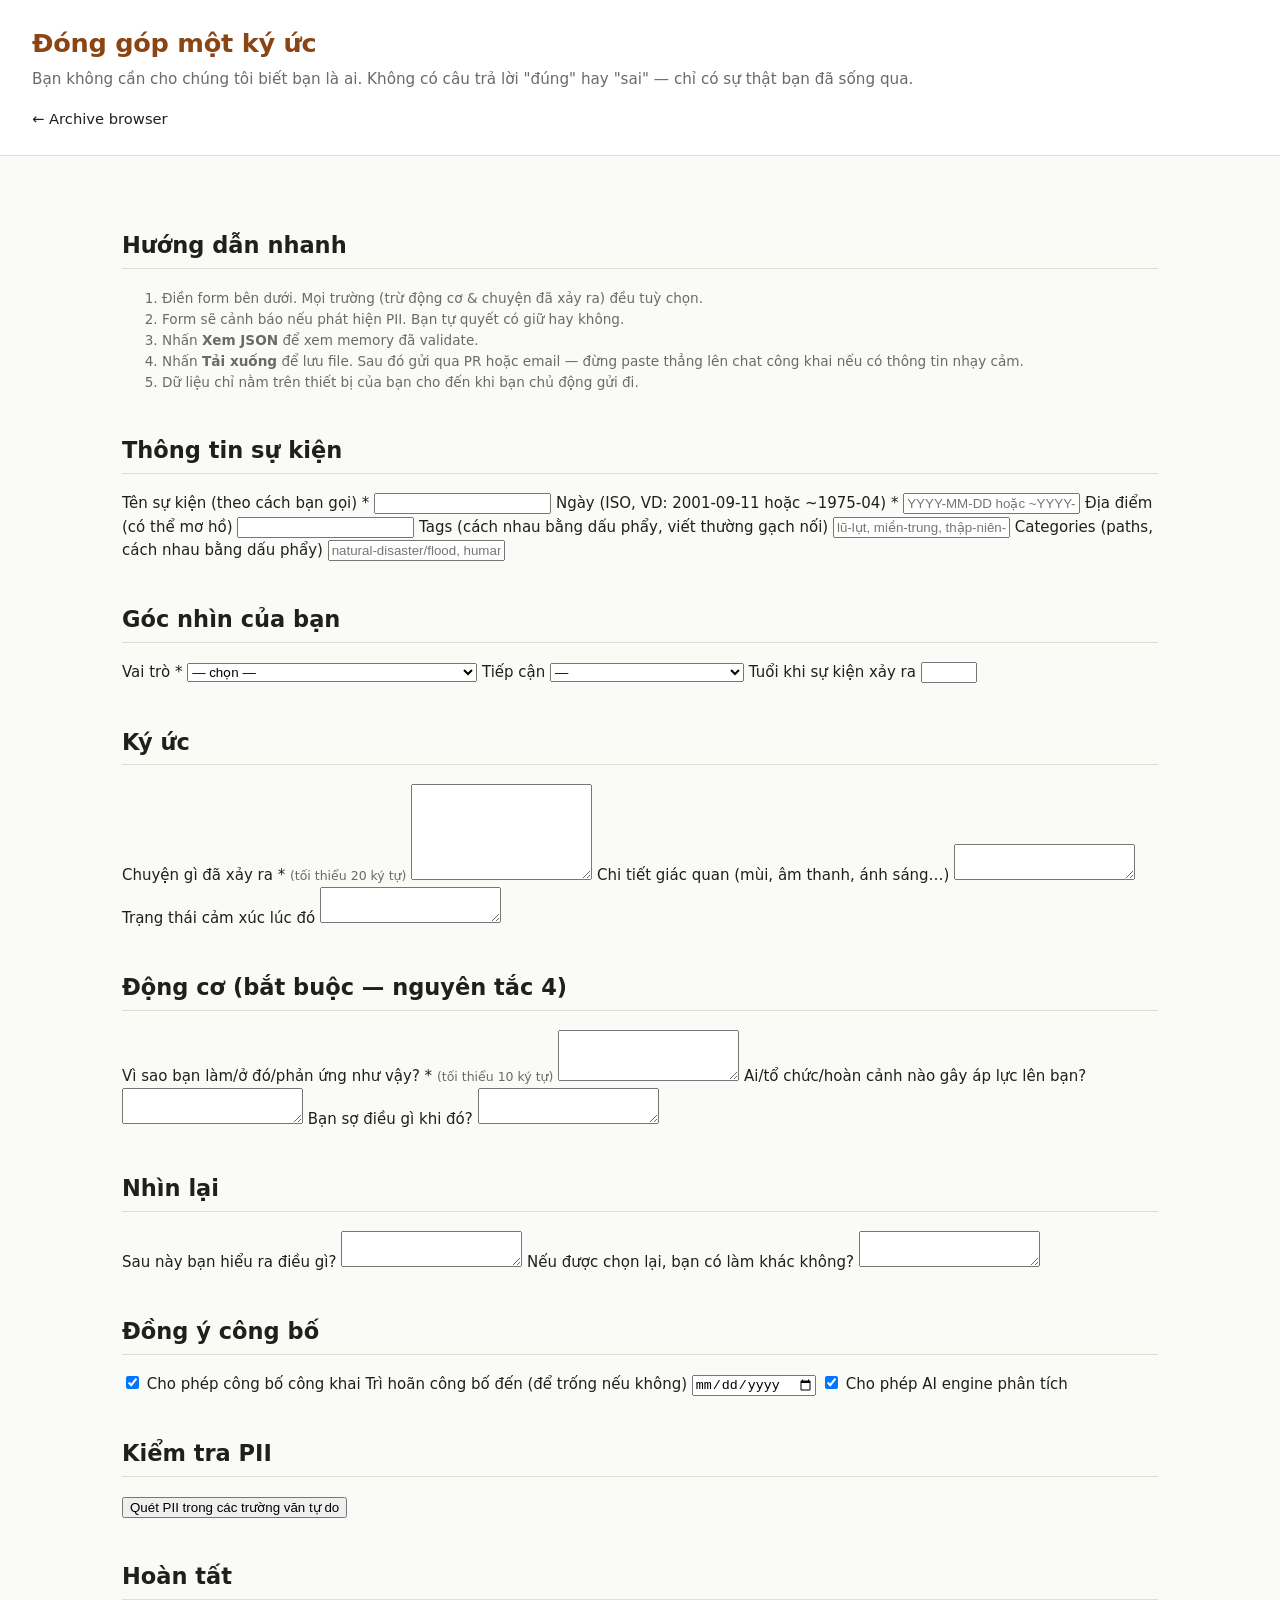
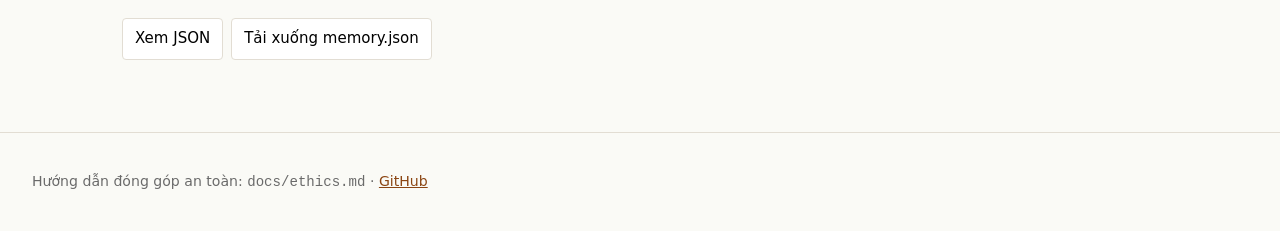
==== web/submit.html @ 94717950 "feat(v0.5): "Tất cả" — LLM-aided detectors + federation + Web UI + submit form Respond to "do all fi" ====
<!DOCTYPE html>
<html lang="vi">
<head>
<meta charset="UTF-8" />
<meta name="viewport" content="width=device-width, initial-scale=1" />
<title>HumanArchive — Đóng góp ký ức</title>
<link rel="stylesheet" href="style.css" />
</head>
<body>
<header>
  <h1>Đóng góp một ký ức</h1>
  <p class="tagline">
    Bạn không cần cho chúng tôi biết bạn là ai. Không có câu trả lời
    "đúng" hay "sai" — chỉ có sự thật bạn đã sống qua.
  </p>
  <nav>
    <a href="index.html">← Archive browser</a>
  </nav>
</header>

<main>

<section>
  <h2>Hướng dẫn nhanh</h2>
  <ol class="muted small">
    <li>Điền form bên dưới. Mọi trường (trừ động cơ & chuyện đã xảy ra) đều tuỳ chọn.</li>
    <li>Form sẽ cảnh báo nếu phát hiện PII. Bạn tự quyết có giữ hay không.</li>
    <li>Nhấn <strong>Xem JSON</strong> để xem memory đã validate.</li>
    <li>Nhấn <strong>Tải xuống</strong> để lưu file. Sau đó gửi qua PR hoặc email —
      đừng paste thẳng lên chat công khai nếu có thông tin nhạy cảm.</li>
    <li>Dữ liệu chỉ nằm trên thiết bị của bạn cho đến khi bạn chủ động gửi đi.</li>
  </ol>
</section>

<section>
  <h2>Thông tin sự kiện</h2>
  <div class="form-grid">
    <label>Tên sự kiện (theo cách bạn gọi) *
      <input id="ev-name" required maxlength="200" />
    </label>
    <label>Ngày (ISO, VD: 2001-09-11 hoặc ~1975-04) *
      <input id="ev-date" required placeholder="YYYY-MM-DD hoặc ~YYYY-MM" />
    </label>
    <label>Địa điểm (có thể mơ hồ)
      <input id="ev-location" />
    </label>
    <label>Tags (cách nhau bằng dấu phẩy, viết thường gạch nối)
      <input id="ev-tags" placeholder="lũ-lụt, miền-trung, thập-niên-2020" />
    </label>
    <label>Categories (paths, cách nhau bằng dấu phẩy)
      <input id="ev-categories" placeholder="natural-disaster/flood, humanitarian/displacement" />
    </label>
  </div>
</section>

<section>
  <h2>Góc nhìn của bạn</h2>
  <div class="form-grid">
    <label>Vai trò *
      <select id="p-role" required>
        <option value="">— chọn —</option>
        <option value="participant">participant — trực tiếp tham gia</option>
        <option value="witness">witness — chứng kiến trực tiếp</option>
        <option value="authority">authority — ở vị trí quyết định</option>
        <option value="organizer">organizer — tổ chức/lên kế hoạch</option>
        <option value="victim">victim — bị ảnh hưởng/tổn thương</option>
        <option value="bystander">bystander — ở gần, không trực tiếp liên quan</option>
      </select>
    </label>
    <label>Tiếp cận
      <select id="p-proximity">
        <option value="">—</option>
        <option value="direct">direct — chứng kiến trực tiếp</option>
        <option value="nearby">nearby — ở gần</option>
        <option value="secondhand">secondhand — nghe kể lại</option>
      </select>
    </label>
    <label>Tuổi khi sự kiện xảy ra
      <input id="p-age" type="number" min="0" max="120" />
    </label>
  </div>
</section>

<section>
  <h2>Ký ức</h2>
  <label>Chuyện gì đã xảy ra * <small class="muted">(tối thiểu 20 ký tự)</small>
    <textarea id="m-what" rows="6" required minlength="20"></textarea>
  </label>
  <label>Chi tiết giác quan (mùi, âm thanh, ánh sáng…)
    <textarea id="m-sensory" rows="2"></textarea>
  </label>
  <label>Trạng thái cảm xúc lúc đó
    <textarea id="m-emotional" rows="2"></textarea>
  </label>
</section>

<section>
  <h2>Động cơ (bắt buộc — nguyên tắc 4)</h2>
  <label>Vì sao bạn làm/ở đó/phản ứng như vậy? * <small class="muted">(tối thiểu 10 ký tự)</small>
    <textarea id="motiv-your" rows="3" required minlength="10"></textarea>
  </label>
  <label>Ai/tổ chức/hoàn cảnh nào gây áp lực lên bạn?
    <textarea id="motiv-pressure" rows="2"></textarea>
  </label>
  <label>Bạn sợ điều gì khi đó?
    <textarea id="motiv-fears" rows="2"></textarea>
  </label>
</section>

<section>
  <h2>Nhìn lại</h2>
  <label>Sau này bạn hiểu ra điều gì?
    <textarea id="ctx-learned" rows="2"></textarea>
  </label>
  <label>Nếu được chọn lại, bạn có làm khác không?
    <textarea id="ctx-diff" rows="2"></textarea>
  </label>
</section>

<section>
  <h2>Đồng ý công bố</h2>
  <div class="form-grid">
    <label><input id="c-public" type="checkbox" checked /> Cho phép công bố công khai</label>
    <label>Trì hoãn công bố đến (để trống nếu không)
      <input id="c-embargo" type="date" />
    </label>
    <label><input id="c-ai" type="checkbox" checked /> Cho phép AI engine phân tích</label>
  </div>
</section>

<section>
  <h2>Kiểm tra PII</h2>
  <button id="btn-scan" type="button">Quét PII trong các trường văn tự do</button>
  <div id="pii-result" class="muted small"></div>
</section>

<section>
  <h2>Hoàn tất</h2>
  <div class="controls">
    <button id="btn-preview" type="button">Xem JSON</button>
    <button id="btn-download" type="button">Tải xuống memory.json</button>
  </div>
  <pre id="json-preview" class="hit" style="display:none"></pre>
  <div id="errors" style="color: var(--severe); margin-top: 0.7rem;"></div>
</section>

</main>

<footer>
  <p>
    Hướng dẫn đóng góp an toàn: <code>docs/ethics.md</code> ·
    <a href="https://github.com/Trustydev212/HumanArchive">GitHub</a>
  </p>
</footer>

<script type="module" src="submit.js"></script>
</body>
</html>
---- web/style.css ----
/* HumanArchive — minimal, readable, respectful */
:root {
  --bg: #fafaf6;
  --bg-card: #ffffff;
  --fg: #1f1f1f;
  --muted: #6a6a6a;
  --accent: #8b4513;
  --border: #e2ddd3;
  --warn: #b85c00;
  --severe: #8b2222;
}
* { box-sizing: border-box; }
body {
  margin: 0;
  background: var(--bg);
  color: var(--fg);
  font: 15px/1.55 system-ui, -apple-system, "Segoe UI", "Noto Sans", sans-serif;
}
header {
  background: var(--bg-card);
  border-bottom: 1px solid var(--border);
  padding: 1.5rem 2rem;
}
header h1 { margin: 0; font-size: 1.6rem; color: var(--accent); letter-spacing: -0.01em; }
header .tagline { margin: 0.3rem 0 1rem; color: var(--muted); font-size: 0.95rem; }
nav a { margin-right: 1.2rem; color: var(--fg); text-decoration: none; font-size: 0.92rem; }
nav a:hover { color: var(--accent); }

main { max-width: 1100px; margin: 0 auto; padding: 2rem; }
section { margin: 2.5rem 0; }
section h2 { border-bottom: 1px solid var(--border); padding-bottom: 0.3rem; }

.muted { color: var(--muted); }
.small { font-size: 0.85rem; }

.stats { display: flex; flex-wrap: wrap; gap: 1rem; margin: 1rem 0; }
.stats .stat {
  background: var(--bg-card); border: 1px solid var(--border);
  border-radius: 6px; padding: 0.8rem 1rem; min-width: 130px;
}
.stats .stat b { display: block; font-size: 1.4rem; color: var(--accent); }
.stats .stat span { color: var(--muted); font-size: 0.85rem; }

.principles { padding-left: 1.2rem; }
.principles li { margin: 0.3rem 0; }

.controls { display: flex; flex-wrap: wrap; gap: 0.5rem; margin: 1rem 0; }
.controls input, .controls select, .controls button {
  padding: 0.5rem 0.75rem; border: 1px solid var(--border);
  border-radius: 4px; font: inherit; background: var(--bg-card);
}
.controls input { flex: 1 1 260px; }

.card-grid { display: grid; grid-template-columns: repeat(auto-fill, minmax(290px, 1fr)); gap: 1rem; }
.card {
  background: var(--bg-card); border: 1px solid var(--border);
  border-radius: 6px; padding: 1rem; cursor: pointer; transition: border-color 0.15s;
}
.card:hover { border-color: var(--accent); }
.card h3 { margin: 0 0 0.4rem; font-size: 1.05rem; }
.card .meta { color: var(--muted); font-size: 0.85rem; margin-bottom: 0.5rem; }
.card .tags { margin-top: 0.5rem; }
.tag {
  display: inline-block; background: #f0eada; color: #6a4f20;
  padding: 0.12rem 0.5rem; border-radius: 10px; font-size: 0.78rem;
  margin: 0.1rem 0.15rem 0 0;
}
.role-badge {
  display: inline-block; background: #e5e5e5; color: #333;
  padding: 0.1rem 0.5rem; border-radius: 3px;
  font-size: 0.75rem; margin-right: 0.3rem;
}

.mermaid-host {
  background: var(--bg-card); border: 1px solid var(--border);
  border-radius: 6px; padding: 1rem; overflow-x: auto;
}

.tree { background: var(--bg-card); border: 1px solid var(--border); padding: 1rem; border-radius: 6px; }
.tree ul { padding-left: 1.2rem; }
.tree .count { color: var(--muted); font-size: 0.85rem; }

.tagcloud { display: flex; flex-wrap: wrap; gap: 0.25rem; padding: 0.5rem 0; }
.tagcloud .tag { font-size: 0.9rem; }

#rag-form { display: flex; gap: 0.5rem; margin: 1rem 0; }
#rag-form input { flex: 1; padding: 0.7rem; border: 1px solid var(--border); border-radius: 4px; font: inherit; }
#rag-form button { padding: 0.7rem 1.4rem; background: var(--accent); color: white; border: none; border-radius: 4px; cursor: pointer; }

.hit {
  background: var(--bg-card); border: 1px solid var(--border);
  border-left: 3px solid var(--accent);
  border-radius: 6px; padding: 0.9rem 1rem; margin: 0.7rem 0;
}
.hit .hit-meta { color: var(--muted); font-size: 0.82rem; }
.hit pre { white-space: pre-wrap; font-family: inherit; margin: 0.5rem 0 0; }

.trauma-warning {
  background: #fff4e0; border-left: 3px solid var(--warn);
  padding: 0.6rem 0.8rem; border-radius: 4px; font-size: 0.9rem; margin: 0.5rem 0;
}
.trauma-warning.severe { background: #ffe0e0; border-left-color: var(--severe); }

.modal-bg {
  position: fixed; inset: 0; background: rgba(0,0,0,0.5);
  display: flex; align-items: flex-start; justify-content: center; padding: 3rem 1rem;
  z-index: 100;
}
.modal {
  background: var(--bg-card); max-width: 780px; width: 100%; max-height: 85vh;
  border-radius: 8px; padding: 1.5rem 2rem; overflow-y: auto;
}
.modal .close {
  float: right; border: none; background: transparent;
  font-size: 1.4rem; cursor: pointer; color: var(--muted);
}

footer { border-top: 1px solid var(--border); padding: 1.5rem 2rem; color: var(--muted); font-size: 0.88rem; }
footer a { color: var(--accent); }

@media (max-width: 600px) {
  main { padding: 1rem; }
  header { padding: 1rem; }
  nav a { display: inline-block; margin: 0.2rem 0.7rem 0.2rem 0; }
}
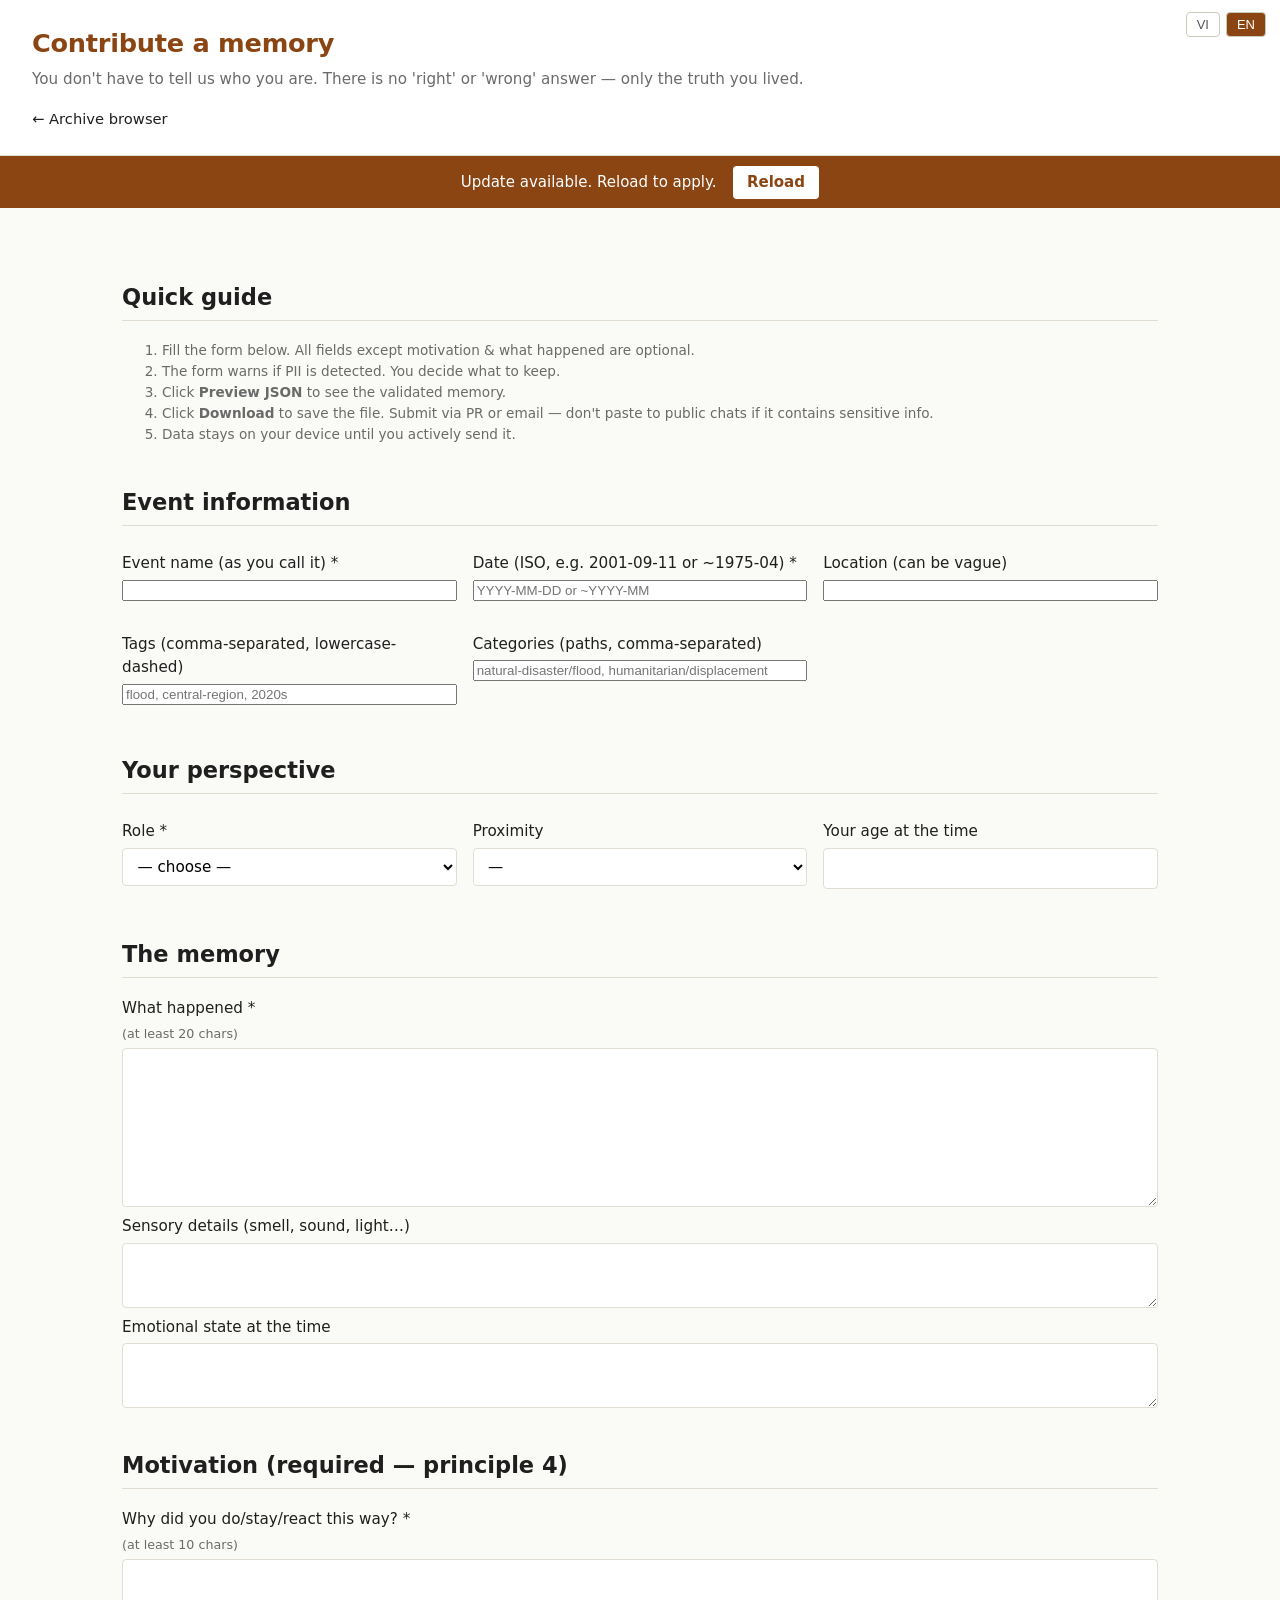
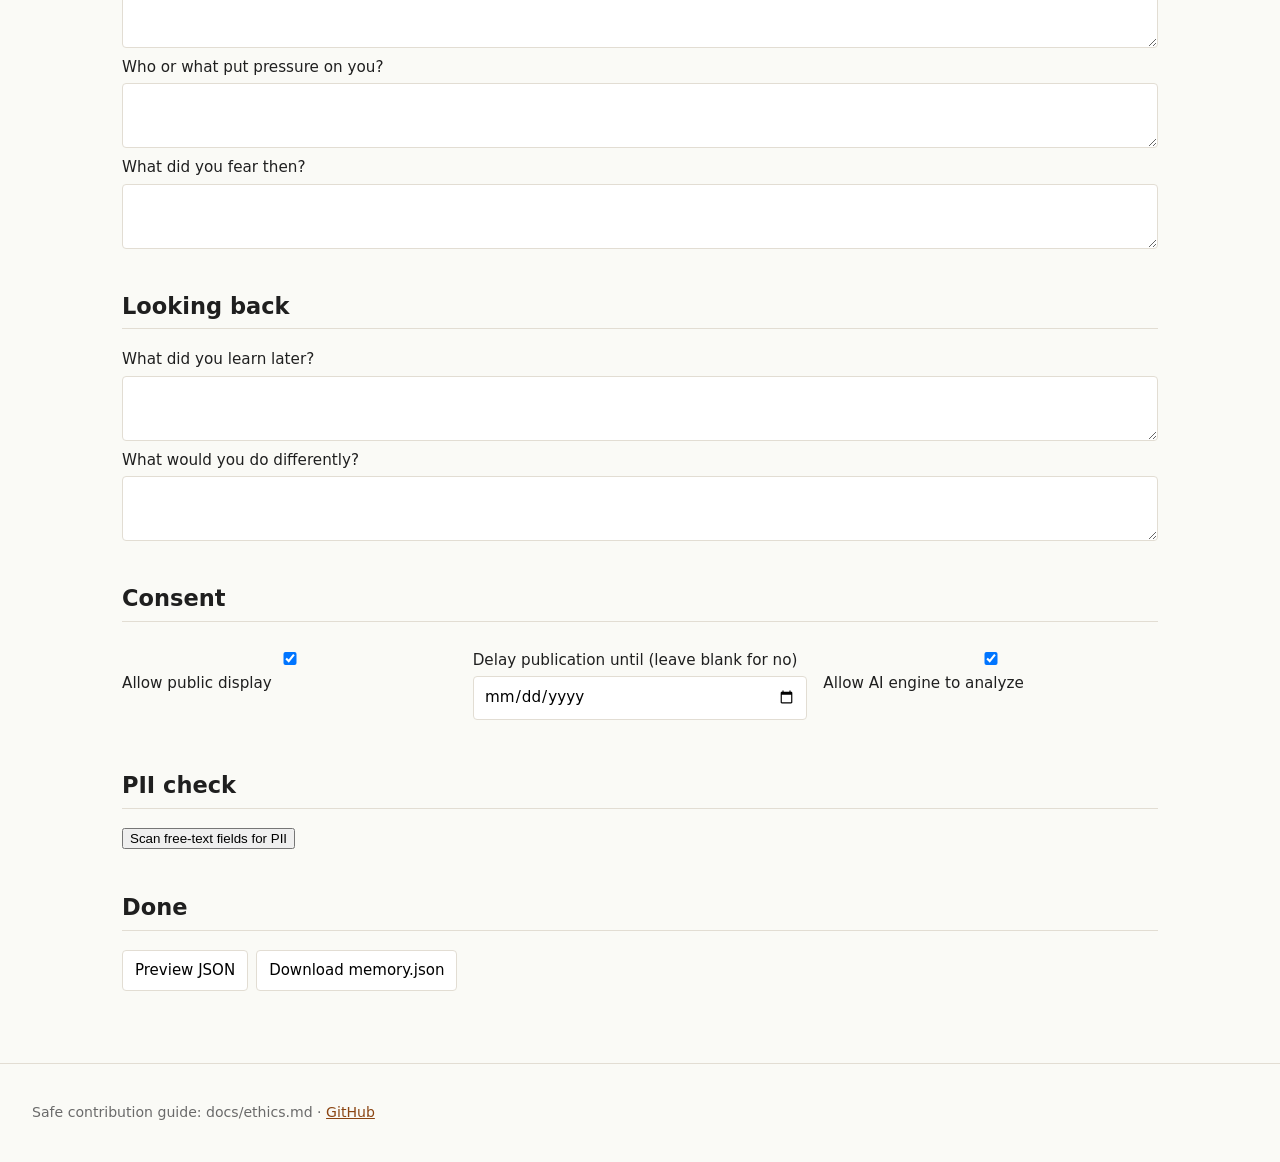
==== commit 9d3d1b48: "feat(v0.9): PWA mobile submission + full i18n Web UI (VN/EN) ## PWA — installable, offline-capable  " ====
--- a/web/submit.html
+++ b/web/submit.html
@@ -3,142 +3,152 @@
 <head>
 <meta charset="UTF-8" />
 <meta name="viewport" content="width=device-width, initial-scale=1" />
-<title>HumanArchive — Đóng góp ký ức</title>
+<title>HumanArchive — Đóng góp</title>
 <link rel="stylesheet" href="style.css" />
+<link rel="manifest" href="manifest.webmanifest" />
+<meta name="theme-color" content="#8b4513" />
+<meta name="apple-mobile-web-app-capable" content="yes" />
+<link rel="icon" type="image/svg+xml" href="icons/icon.svg" />
+<link rel="apple-touch-icon" href="icons/icon.svg" />
 </head>
 <body>
 <header>
-  <h1>Đóng góp một ký ức</h1>
-  <p class="tagline">
-    Bạn không cần cho chúng tôi biết bạn là ai. Không có câu trả lời
-    "đúng" hay "sai" — chỉ có sự thật bạn đã sống qua.
-  </p>
+  <h1 data-i18n="submit.title">Đóng góp một ký ức</h1>
+  <p class="tagline" data-i18n="submit.tagline"></p>
   <nav>
-    <a href="index.html">← Archive browser</a>
+    <a href="index.html" data-i18n="nav.back_browse">← Archive browser</a>
   </nav>
 </header>
+
+<div id="update-banner" class="update-banner" hidden>
+  <span data-i18n="pwa.update_available"></span>
+  <button id="reload-btn" data-i18n="pwa.reload"></button>
+</div>
 
 <main>
 
 <section>
-  <h2>Hướng dẫn nhanh</h2>
+  <h2 data-i18n="submit.quickstart_title">Hướng dẫn nhanh</h2>
   <ol class="muted small">
-    <li>Điền form bên dưới. Mọi trường (trừ động cơ & chuyện đã xảy ra) đều tuỳ chọn.</li>
-    <li>Form sẽ cảnh báo nếu phát hiện PII. Bạn tự quyết có giữ hay không.</li>
-    <li>Nhấn <strong>Xem JSON</strong> để xem memory đã validate.</li>
-    <li>Nhấn <strong>Tải xuống</strong> để lưu file. Sau đó gửi qua PR hoặc email —
-      đừng paste thẳng lên chat công khai nếu có thông tin nhạy cảm.</li>
-    <li>Dữ liệu chỉ nằm trên thiết bị của bạn cho đến khi bạn chủ động gửi đi.</li>
+    <li data-i18n="submit.quickstart_1"></li>
+    <li data-i18n="submit.quickstart_2"></li>
+    <li data-i18n-html="submit.quickstart_3"></li>
+    <li data-i18n-html="submit.quickstart_4"></li>
+    <li data-i18n="submit.quickstart_5"></li>
   </ol>
+  <div id="draft-indicator" class="muted small" hidden>
+    <span data-i18n="submit.draft_saved"></span>
+    <button id="draft-clear" type="button" data-i18n="submit.draft_clear"></button>
+  </div>
 </section>
 
 <section>
-  <h2>Thông tin sự kiện</h2>
+  <h2 data-i18n="submit.section.event">Thông tin sự kiện</h2>
   <div class="form-grid">
-    <label>Tên sự kiện (theo cách bạn gọi) *
+    <label><span data-i18n="submit.field.event_name"></span>
       <input id="ev-name" required maxlength="200" />
     </label>
-    <label>Ngày (ISO, VD: 2001-09-11 hoặc ~1975-04) *
-      <input id="ev-date" required placeholder="YYYY-MM-DD hoặc ~YYYY-MM" />
+    <label><span data-i18n="submit.field.event_date"></span>
+      <input id="ev-date" required data-i18n-placeholder="submit.field.event_date_placeholder" />
     </label>
-    <label>Địa điểm (có thể mơ hồ)
+    <label><span data-i18n="submit.field.event_location"></span>
       <input id="ev-location" />
     </label>
-    <label>Tags (cách nhau bằng dấu phẩy, viết thường gạch nối)
-      <input id="ev-tags" placeholder="lũ-lụt, miền-trung, thập-niên-2020" />
+    <label><span data-i18n="submit.field.event_tags"></span>
+      <input id="ev-tags" data-i18n-placeholder="submit.field.event_tags_placeholder" />
     </label>
-    <label>Categories (paths, cách nhau bằng dấu phẩy)
-      <input id="ev-categories" placeholder="natural-disaster/flood, humanitarian/displacement" />
+    <label><span data-i18n="submit.field.event_categories"></span>
+      <input id="ev-categories" data-i18n-placeholder="submit.field.event_categories_placeholder" />
     </label>
   </div>
 </section>
 
 <section>
-  <h2>Góc nhìn của bạn</h2>
+  <h2 data-i18n="submit.section.perspective">Góc nhìn của bạn</h2>
   <div class="form-grid">
-    <label>Vai trò *
+    <label><span data-i18n="submit.field.role"></span>
       <select id="p-role" required>
-        <option value="">— chọn —</option>
-        <option value="participant">participant — trực tiếp tham gia</option>
-        <option value="witness">witness — chứng kiến trực tiếp</option>
-        <option value="authority">authority — ở vị trí quyết định</option>
-        <option value="organizer">organizer — tổ chức/lên kế hoạch</option>
-        <option value="victim">victim — bị ảnh hưởng/tổn thương</option>
-        <option value="bystander">bystander — ở gần, không trực tiếp liên quan</option>
+        <option value="" data-i18n="submit.field.role_choose"></option>
+        <option value="participant" data-i18n="submit.field.role.participant"></option>
+        <option value="witness" data-i18n="submit.field.role.witness"></option>
+        <option value="authority" data-i18n="submit.field.role.authority"></option>
+        <option value="organizer" data-i18n="submit.field.role.organizer"></option>
+        <option value="victim" data-i18n="submit.field.role.victim"></option>
+        <option value="bystander" data-i18n="submit.field.role.bystander"></option>
       </select>
     </label>
-    <label>Tiếp cận
+    <label><span data-i18n="submit.field.proximity"></span>
       <select id="p-proximity">
         <option value="">—</option>
-        <option value="direct">direct — chứng kiến trực tiếp</option>
-        <option value="nearby">nearby — ở gần</option>
-        <option value="secondhand">secondhand — nghe kể lại</option>
+        <option value="direct" data-i18n="submit.field.proximity.direct"></option>
+        <option value="nearby" data-i18n="submit.field.proximity.nearby"></option>
+        <option value="secondhand" data-i18n="submit.field.proximity.secondhand"></option>
       </select>
     </label>
-    <label>Tuổi khi sự kiện xảy ra
+    <label><span data-i18n="submit.field.age"></span>
       <input id="p-age" type="number" min="0" max="120" />
     </label>
   </div>
 </section>
 
 <section>
-  <h2>Ký ức</h2>
-  <label>Chuyện gì đã xảy ra * <small class="muted">(tối thiểu 20 ký tự)</small>
+  <h2 data-i18n="submit.section.memory">Ký ức</h2>
+  <label><span data-i18n="submit.field.what_happened"></span> <small class="muted" data-i18n="submit.field.what_happened_hint"></small>
     <textarea id="m-what" rows="6" required minlength="20"></textarea>
   </label>
-  <label>Chi tiết giác quan (mùi, âm thanh, ánh sáng…)
+  <label><span data-i18n="submit.field.sensory"></span>
     <textarea id="m-sensory" rows="2"></textarea>
   </label>
-  <label>Trạng thái cảm xúc lúc đó
+  <label><span data-i18n="submit.field.emotional"></span>
     <textarea id="m-emotional" rows="2"></textarea>
   </label>
 </section>
 
 <section>
-  <h2>Động cơ (bắt buộc — nguyên tắc 4)</h2>
-  <label>Vì sao bạn làm/ở đó/phản ứng như vậy? * <small class="muted">(tối thiểu 10 ký tự)</small>
+  <h2 data-i18n="submit.section.motivation">Động cơ (bắt buộc — nguyên tắc 4)</h2>
+  <label><span data-i18n="submit.field.your_motivation"></span> <small class="muted" data-i18n="submit.field.your_motivation_hint"></small>
     <textarea id="motiv-your" rows="3" required minlength="10"></textarea>
   </label>
-  <label>Ai/tổ chức/hoàn cảnh nào gây áp lực lên bạn?
+  <label><span data-i18n="submit.field.pressure"></span>
     <textarea id="motiv-pressure" rows="2"></textarea>
   </label>
-  <label>Bạn sợ điều gì khi đó?
+  <label><span data-i18n="submit.field.fears"></span>
     <textarea id="motiv-fears" rows="2"></textarea>
   </label>
 </section>
 
 <section>
-  <h2>Nhìn lại</h2>
-  <label>Sau này bạn hiểu ra điều gì?
+  <h2 data-i18n="submit.section.context">Nhìn lại</h2>
+  <label><span data-i18n="submit.field.learned"></span>
     <textarea id="ctx-learned" rows="2"></textarea>
   </label>
-  <label>Nếu được chọn lại, bạn có làm khác không?
+  <label><span data-i18n="submit.field.different"></span>
     <textarea id="ctx-diff" rows="2"></textarea>
   </label>
 </section>
 
 <section>
-  <h2>Đồng ý công bố</h2>
+  <h2 data-i18n="submit.section.consent">Đồng ý công bố</h2>
   <div class="form-grid">
-    <label><input id="c-public" type="checkbox" checked /> Cho phép công bố công khai</label>
-    <label>Trì hoãn công bố đến (để trống nếu không)
+    <label><input id="c-public" type="checkbox" checked /> <span data-i18n="submit.field.public"></span></label>
+    <label><span data-i18n="submit.field.embargo"></span>
       <input id="c-embargo" type="date" />
     </label>
-    <label><input id="c-ai" type="checkbox" checked /> Cho phép AI engine phân tích</label>
+    <label><input id="c-ai" type="checkbox" checked /> <span data-i18n="submit.field.allow_ai"></span></label>
   </div>
 </section>
 
 <section>
-  <h2>Kiểm tra PII</h2>
-  <button id="btn-scan" type="button">Quét PII trong các trường văn tự do</button>
+  <h2 data-i18n="submit.section.pii_check">Kiểm tra PII</h2>
+  <button id="btn-scan" type="button" data-i18n="submit.button.scan_pii"></button>
   <div id="pii-result" class="muted small"></div>
 </section>
 
 <section>
-  <h2>Hoàn tất</h2>
+  <h2 data-i18n="submit.section.done">Hoàn tất</h2>
   <div class="controls">
-    <button id="btn-preview" type="button">Xem JSON</button>
-    <button id="btn-download" type="button">Tải xuống memory.json</button>
+    <button id="btn-preview" type="button" data-i18n="submit.button.preview"></button>
+    <button id="btn-download" type="button" data-i18n="submit.button.download"></button>
   </div>
   <pre id="json-preview" class="hit" style="display:none"></pre>
   <div id="errors" style="color: var(--severe); margin-top: 0.7rem;"></div>
@@ -148,11 +158,12 @@
 
 <footer>
   <p>
-    Hướng dẫn đóng góp an toàn: <code>docs/ethics.md</code> ·
-    <a href="https://github.com/Trustydev212/HumanArchive">GitHub</a>
+    <span data-i18n="submit.footer.guide"></span> ·
+    <a href="https://github.com/Trustydev212/HumanArchive" data-i18n="footer.github">GitHub</a>
   </p>
 </footer>
 
 <script type="module" src="submit.js"></script>
+<script type="module" src="pwa.js"></script>
 </body>
 </html>
--- a/web/style.css
+++ b/web/style.css
@@ -118,6 +118,50 @@
 footer { border-top: 1px solid var(--border); padding: 1.5rem 2rem; color: var(--muted); font-size: 0.88rem; }
 footer a { color: var(--accent); }
 
+/* PWA update banner */
+.update-banner {
+  position: sticky; top: 0; z-index: 30;
+  background: var(--accent); color: white;
+  padding: 0.6rem 1rem; text-align: center;
+  display: flex; justify-content: center; align-items: center; gap: 1rem;
+}
+.update-banner button {
+  background: white; color: var(--accent); border: none;
+  padding: 0.3rem 0.9rem; border-radius: 4px; cursor: pointer;
+  font: inherit; font-weight: 600;
+}
+
+/* Form */
+.form-grid {
+  display: grid; grid-template-columns: repeat(auto-fit, minmax(280px, 1fr));
+  gap: 1rem;
+}
+.form-grid label, section > label {
+  display: flex; flex-direction: column; gap: 0.25rem;
+  margin: 0.5rem 0; font-size: 0.95rem;
+}
+.form-grid label span:first-child, section > label span:first-child {
+  font-weight: 500;
+}
+section > label { max-width: 100%; }
+input[type="text"], input[type="date"], input[type="number"], select, textarea {
+  padding: 0.5rem 0.65rem; border: 1px solid var(--border);
+  border-radius: 4px; font: inherit; background: var(--bg-card);
+  width: 100%;
+}
+textarea { resize: vertical; }
+
+#draft-indicator { margin-top: 0.6rem; padding: 0.4rem 0.7rem;
+  background: #f0eada; border-left: 3px solid var(--accent);
+  border-radius: 3px;
+}
+#draft-indicator button {
+  margin-left: 0.8rem; padding: 0.2rem 0.6rem;
+  border: 1px solid var(--accent); background: transparent;
+  color: var(--accent); cursor: pointer; border-radius: 3px;
+  font-size: 0.82rem;
+}
+
 @media (max-width: 600px) {
   main { padding: 1rem; }
   header { padding: 1rem; }
